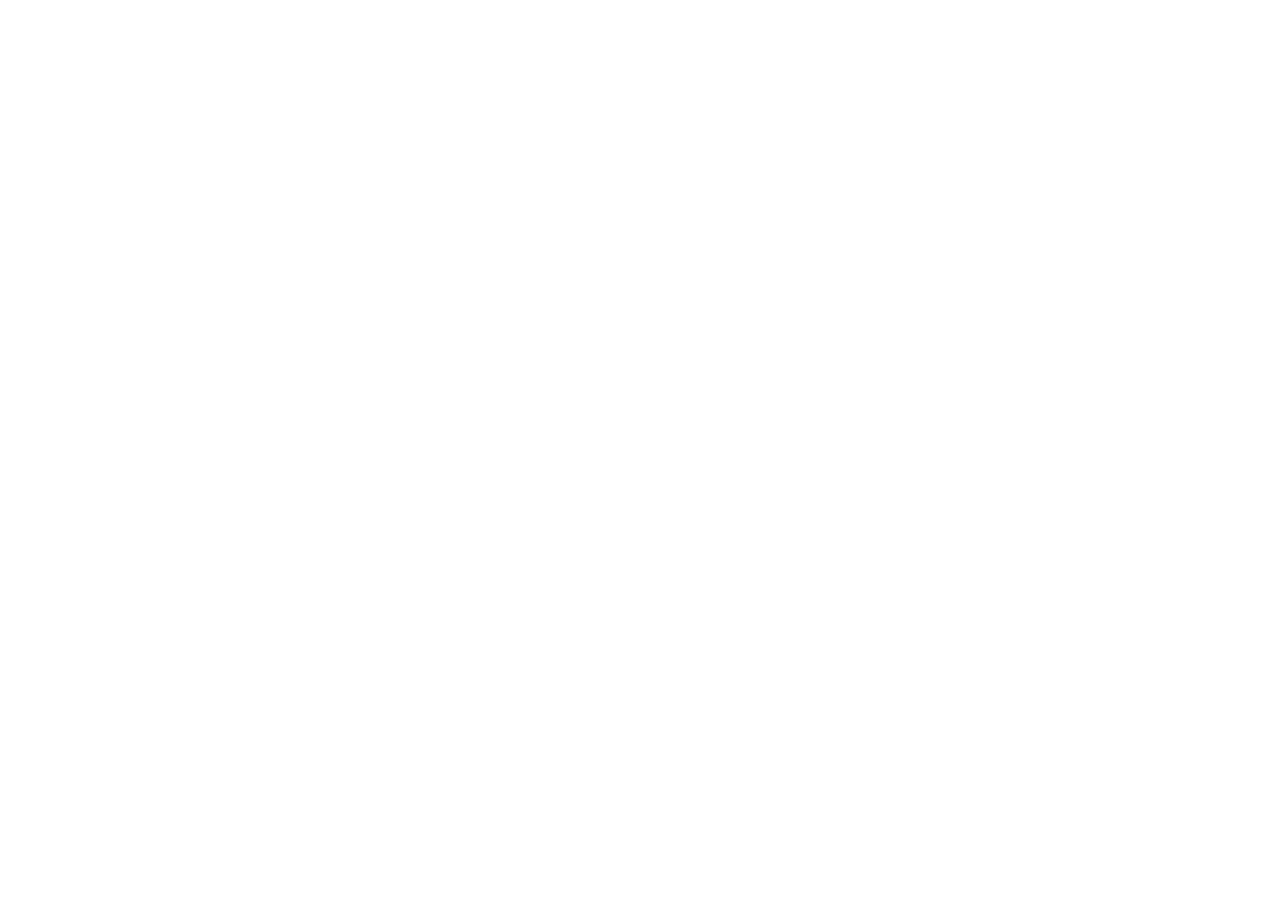
==== home/index.html @ a8544c80 "base home" ====
<!DOCTYPE html>
<html lang="en">
<head>
    <meta charset="UTF-8">
    <meta http-equiv="X-UA-Compatible" content="IE=edge">
    <meta name="viewport" content="width=device-width, initial-scale=1.0">

    <link rel="stylesheet" href="styles.css">

    <title>Document</title>
</head>
<body>
    
</body>
</html>
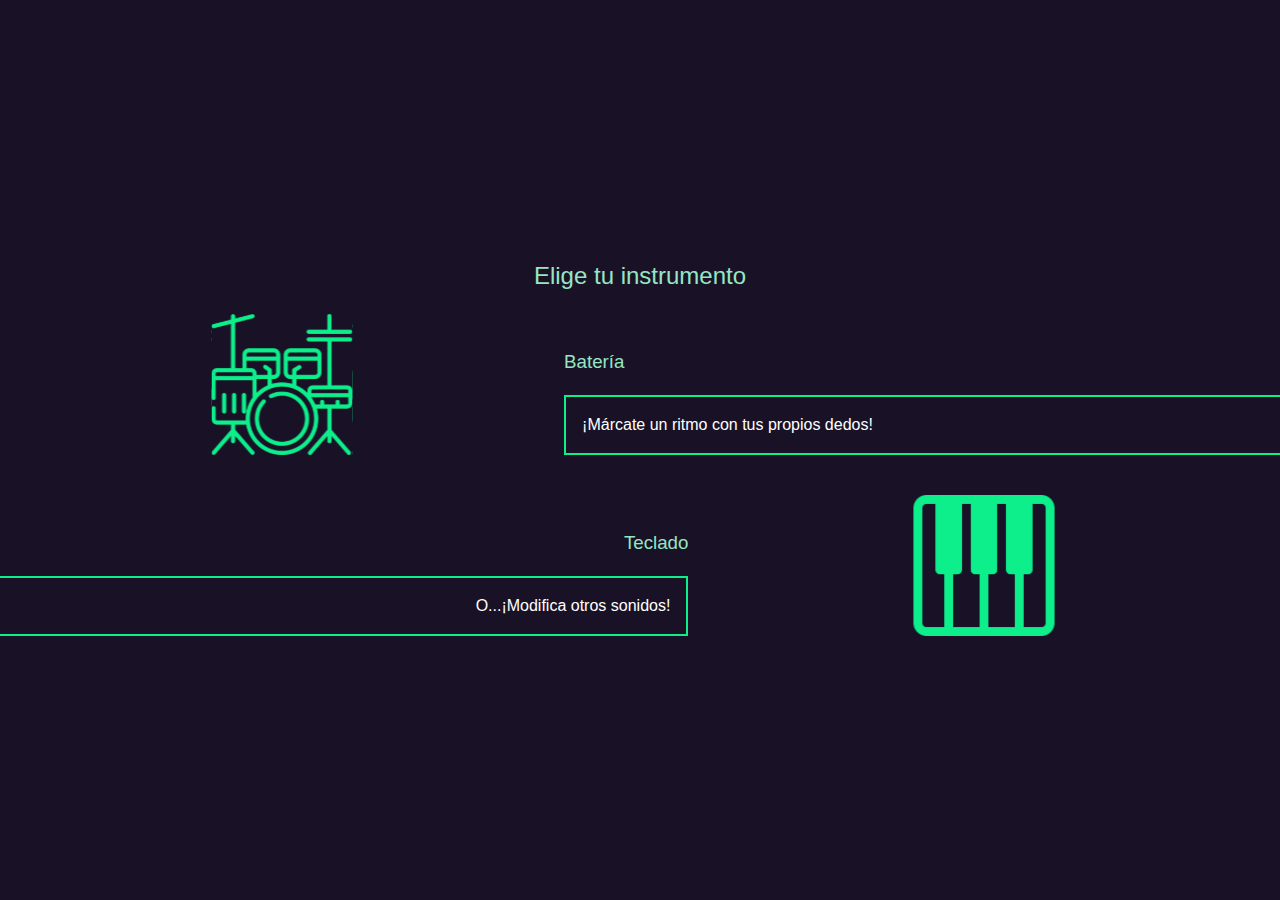
==== commit 7c39534d: "Merge pull request #1 from MaiPresa/home" ====
--- a/home/index.html
+++ b/home/index.html
@@ -10,6 +10,32 @@
     <title>Document</title>
 </head>
 <body>
-    
+    <header>
+
+    </header>
+
+    <main>
+        <h2 class="homeTextCenter homeTitles">Elige tu instrumento</h2>
+        <section id="homeDrumBttn" class="homeFlex homePaddingL">
+            <img src="icons/bateria 1.svg" alt="Batería">
+            <div class="homeTextLeft">
+                <h3 class="homeTitles">Batería</h3>
+                <div class="homeGreenContainer homeContainerNoneR homePaddingL homePaddingR">
+                    <p>¡Márcate un ritmo con tus propios dedos!</p>
+                </div>
+            </div>
+        </section>
+
+        <section id="homePianoBttn" class="homeFlex homePaddingR homeMarginTop homeMarginBottom">
+            <img class="homeContainerOrder" src="icons/piano 2.svg" alt="Piano">
+            <div class="homeTextRight">
+                <h3 class="homeTitles">Teclado</h3>
+                <div class="homeGreenContainer homeContainerNoneL homePaddingR homePaddingL">
+                    <p>O...¡Modifica otros sonidos!</p>
+                </div>
+            </div>
+        </section>
+    </main>
+    <script type="module" src="./script.js"></script>
 </body>
 </html>--- a/home/styles.css
+++ b/home/styles.css
@@ -0,0 +1,112 @@
+body {
+    margin: 0;
+    padding: 0;
+    background-color: #191227;
+}
+
+header {
+    height: 238px;
+}
+
+main {
+    color: white;
+    line-height: 1.5;
+    font-family: Arial, Helvetica, sans-serif;
+}
+
+
+
+/* ----- TEXT STYLES ----- */
+
+.homeTitles {
+    color: #96E5C3;
+    font-weight: 100;
+}
+
+.homeTextCenter {
+    text-align: center;
+}
+
+.homeTextRight {
+    text-align: right;
+    flex-grow: 1;
+}
+
+.homeTextLeft {
+    text-align: left;
+    flex-grow: 1;
+}
+
+
+
+/* ----- CONTAINER STYLES ----- */
+
+.homeFlex {
+    display: flex;
+    justify-content: center;
+    align-items: end;
+    gap: 16px;
+}
+
+.homeGreenContainer {
+    border: solid 2px #0CEF8B;
+}
+
+.homeContainerNoneR {
+    border-right: none;
+}
+
+.homeContainerNoneL {
+    border-left: none;
+}
+
+.homePaddingL {
+    padding-left: 16px;
+}
+
+.homePaddingR {
+    padding-right: 16px;
+}
+
+.homeContainerOrder {
+    order: 2;
+}
+
+.homeMarginTop {
+    margin-top: 40px;
+}
+
+.homeMarginBottom {
+    margin-bottom: 80px;
+}
+
+
+/* ----- IMG STYLES ----- */
+
+img[src*="bateria"], img[src*="piano"] {
+    max-width: 141px;
+    max-height: 141px;
+    width: 100%;
+}
+
+.homeFlex:hover img[src*="bateria"], .homeFlex:hover img[src*="piano"] {
+    filter: saturate(0%) brightness(200%);
+}
+
+
+
+/* ----- MEDIA QUERY ----- */
+@media (max-width: 304px) {
+    .homeFlex {
+        flex-wrap: wrap;
+    }
+}
+
+@media (min-width: 375px) {
+    img[src*="bateria"], img[src*="piano"] {
+        max-width: none;
+        max-height: 141px;
+        width: auto;
+        flex-grow: 1;
+    }
+}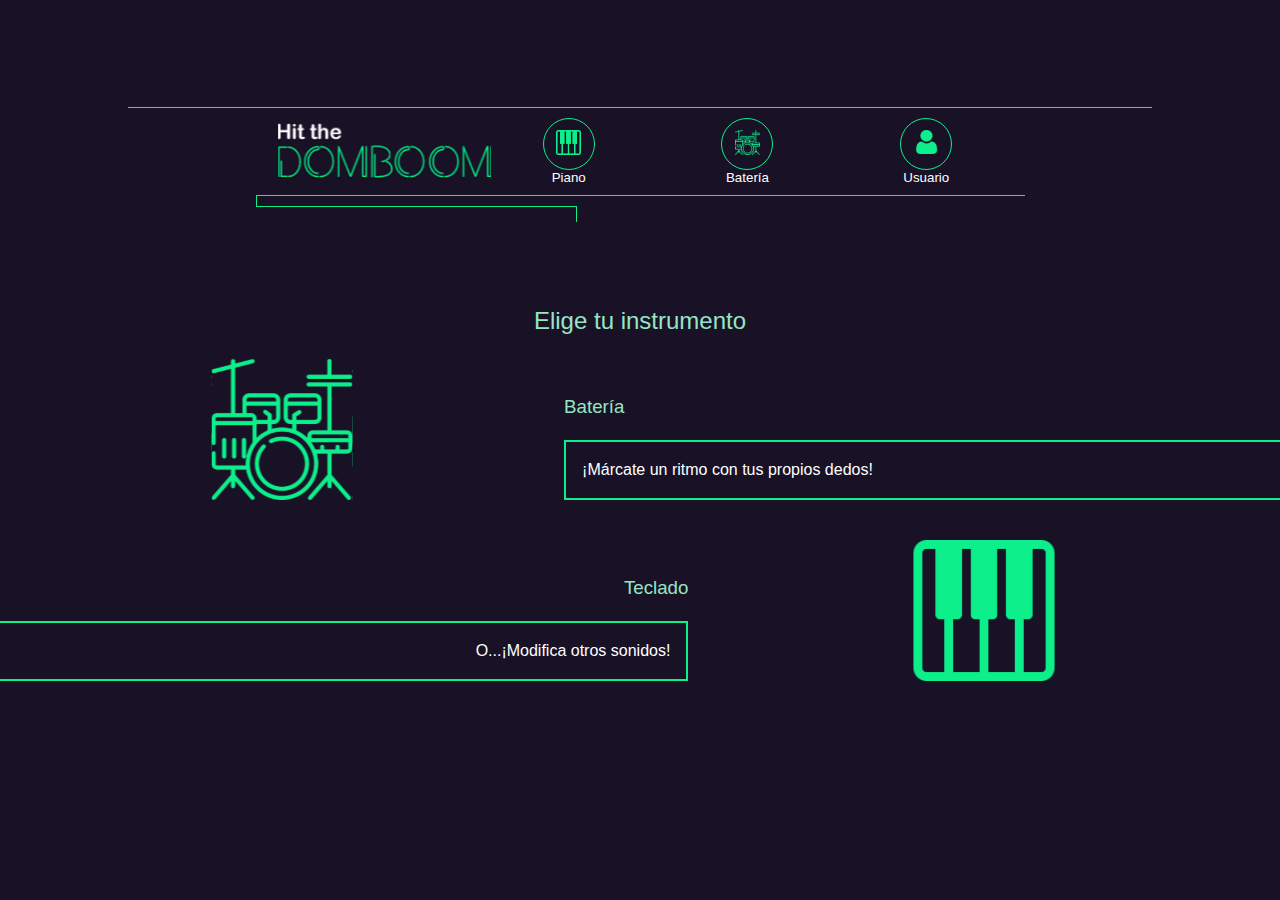
==== commit e12a220a: "nav img fixed" ====
--- a/home/index.html
+++ b/home/index.html
@@ -6,12 +6,13 @@
     <meta name="viewport" content="width=device-width, initial-scale=1.0">
 
     <link rel="stylesheet" href="styles.css">
+    <link rel="stylesheet" href="../menu/css/styles.css">
 
     <title>Document</title>
 </head>
 <body>
     <header>
-
+        
     </header>
 
     <main>
@@ -36,6 +37,7 @@
             </div>
         </section>
     </main>
+    <script type="module" src="../menu/js/navigation.js"></script>
     <script type="module" src="./script.js"></script>
 </body>
 </html>--- a/menu/css/styles.css
+++ b/menu/css/styles.css
@@ -0,0 +1,156 @@
+body,header {
+    padding: 0;
+    margin: 0;
+}
+
+header {
+    background-color: #191227;
+    width: 100%;
+    display: flex;
+    flex-flow: column wrap;
+    align-items: center;
+    padding-top: 45px;
+}
+
+header img#logo {
+    width: 215px;
+}
+
+header div:nth-of-type(1) {
+    margin: 20px 10% 0 0;
+    padding: 0;
+    width: 90%;
+    height: 1px;
+    background-color: #0CEF8B;
+}
+
+header nav#navigation {
+    background-color: #191227;
+    width: 80%;
+}
+
+header nav#navigation ul {
+    border-right: #0CEF8B 1px solid;
+    width: 80%;
+    list-style-type: none;
+    padding: 10px 10%;
+    margin: 0;
+    display: flex;
+    flex-direction: row;
+    justify-content: space-between;
+    align-items: center;
+}
+
+header nav#navigation ul li {
+    display: flex;
+    flex-direction: column;
+    align-items: center;
+}
+
+header nav#navigation ul li button {
+    background-color: #191227;
+    border: #0CEF8B 1px solid;
+    width: 52px;
+    height: 52px;
+    border-radius: 50%;
+}
+
+header nav#navigation ul li button img {
+    width:25px;
+}
+
+header nav#navigation ul li label {
+    color: #FFFFFF;
+    font-family: 'Segoe UI', Tahoma, Geneva, Verdana, sans-serif;
+    font-size: 10pt;
+}
+
+
+header div:nth-of-type(2) {
+    margin: 0 10% 0 15%;
+    padding: 0;
+    border-top: #0CEF8B 1px solid;
+    border-left: #0CEF8B 1px solid;
+    height: 10px;
+    width: 75%;
+}
+header div:nth-of-type(3) {
+    margin: 0 50% 0 15%;
+    padding: 0;
+    border-top: #0CEF8B 1px solid;
+    border-right: #0CEF8B 1px solid;
+    height: 15px;
+    width: 35%;
+}
+
+header nav#navigation ul li button:hover {
+    border: #FFFFFF 1px solid;
+}
+
+@media screen and (orientation: landscape) and (max-width:767px){
+    header {
+        width: 136px;
+        height: 100vh;
+        padding:0;
+        margin:0;
+        justify-content: center;
+    }
+    header img#logo {
+        width: 111px;
+        padding-left: 20px;
+    }
+    header div:nth-of-type(1) {
+        margin: 10px 10% 0 0;
+    }
+
+    header nav#navigation ul {
+        width: 80%;
+        padding: 10px 10%;
+        margin: 0;
+        display: flex;
+        flex-direction: column;
+        gap:4vh;
+    }
+    header div:nth-of-type(2) {
+        height: 5px;
+        border-left:none;
+    }
+    header div:nth-of-type(3) {
+        border-right: none;
+    }
+}
+
+@media screen and (min-width:768px){
+    header {
+        flex-flow: row wrap;
+        justify-content: center;
+        align-content: center;
+        padding-top: 45px;
+    }
+    header div:nth-of-type(1) {
+        order:-1;
+        margin: 0 10% 0 10%;
+        width: 80%;
+        height: 1px;
+    }
+    header nav#navigation {
+        width: 40%;
+    }
+    header nav#navigation ul {
+        border-right: none;
+    }
+    header div:nth-of-type(2) {
+        margin: 0 15% 0 15%;
+        width: 60%;
+    }
+    header div:nth-of-type(3) {
+        margin: 0 50% 0 15%;
+        padding: 0;
+        border-top: #0CEF8B 1px solid;
+        border-right: #0CEF8B 1px solid;
+        height: 15px;
+        width: 25%;
+    }
+
+    
+}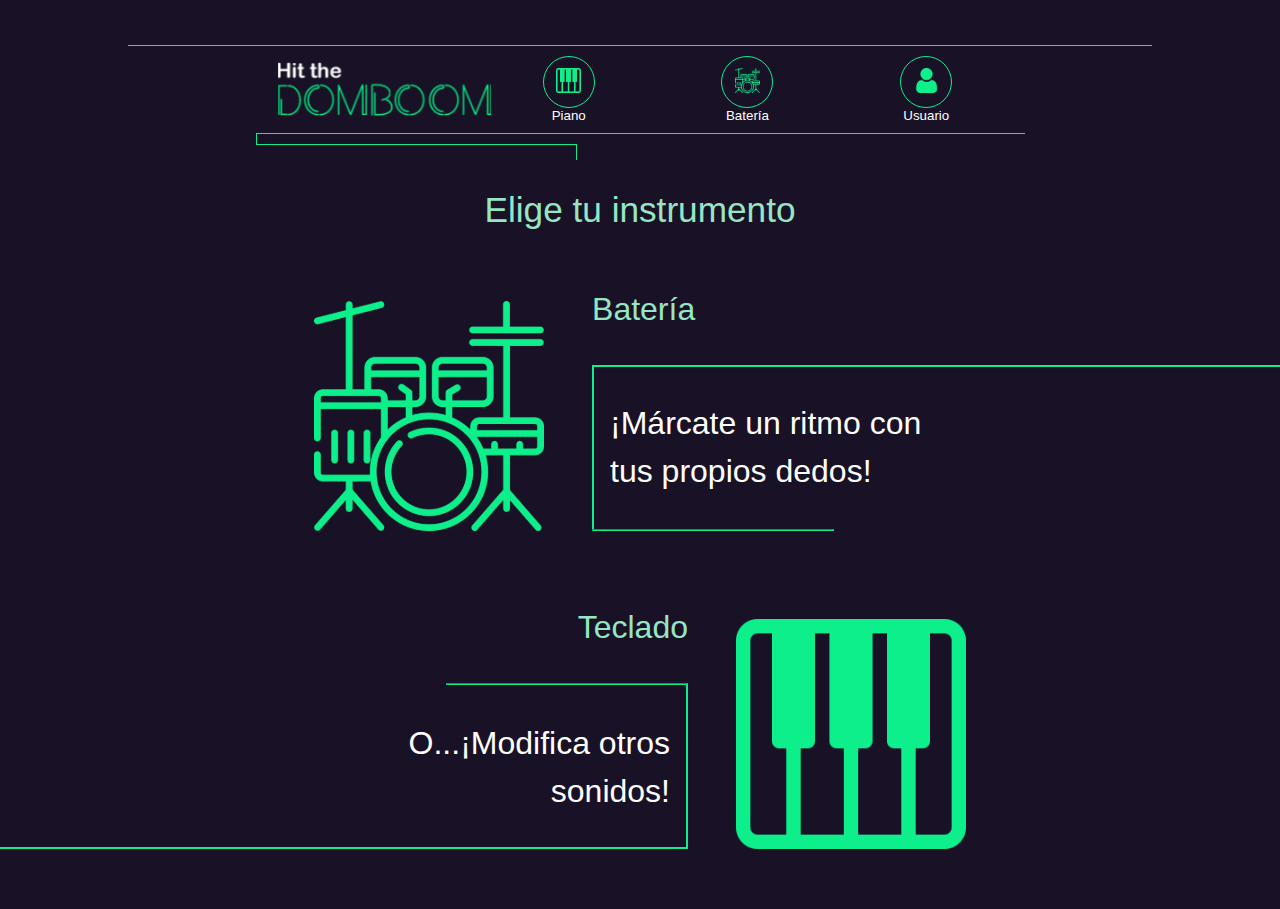
==== commit 86ef3f31: "homeQuery" ====
--- a/home/index.html
+++ b/home/index.html
@@ -18,21 +18,29 @@
     <main>
         <h2 class="homeTextCenter homeTitles">Elige tu instrumento</h2>
         <section id="homeDrumBttn" class="homeFlex homePaddingL">
-            <img src="icons/bateria 1.svg" alt="Batería">
+            <div class="homeDrumContainer" >
+                <img class="homeMarginLAuto" src="icons/bateria 1.svg" alt="Batería">
+            </div>
+
             <div class="homeTextLeft">
                 <h3 class="homeTitles">Batería</h3>
-                <div class="homeGreenContainer homeContainerNoneR homePaddingL homePaddingR">
-                    <p>¡Márcate un ritmo con tus propios dedos!</p>
+                <div class="homeGreenContainer homeContainerNoneR homeContainerNoneB homePaddingL homePaddingR">
+                    <p class="homeText">¡Márcate un ritmo con tus propios dedos!</p>
                 </div>
+                <hr class="homeHalfBorder">
             </div>
         </section>
 
         <section id="homePianoBttn" class="homeFlex homePaddingR homeMarginTop homeMarginBottom">
-            <img class="homeContainerOrder" src="icons/piano 2.svg" alt="Piano">
+            <div class="homePianoContainer homeContainerOrder">
+                <img src="icons/piano 2.svg" alt="Piano">
+            </div>
+
             <div class="homeTextRight">
                 <h3 class="homeTitles">Teclado</h3>
-                <div class="homeGreenContainer homeContainerNoneL homePaddingR homePaddingL">
-                    <p>O...¡Modifica otros sonidos!</p>
+                <hr class="homeHalfBorder homeHalfBorderR">
+                <div class="homeGreenContainer homeContainerNoneL homeContainerNoneT homePaddingR homePaddingL">
+                    <p class="homeText homeMarginLAuto">O...¡Modifica otros sonidos!</p>
                 </div>
             </div>
         </section>
--- a/home/styles.css
+++ b/home/styles.css
@@ -4,11 +4,8 @@
     background-color: #191227;
 }
 
-header {
-    height: 238px;
-}
-
 main {
+    margin-top: 240px;
     color: white;
     line-height: 1.5;
     font-family: Arial, Helvetica, sans-serif;
@@ -77,16 +74,21 @@
 }
 
 .homeMarginBottom {
-    margin-bottom: 80px;
+    margin-bottom: 60px;
 }
 
+.homeHalfBorder {
+    margin: 0;
+    display: none;
+}
 
 /* ----- IMG STYLES ----- */
 
 img[src*="bateria"], img[src*="piano"] {
     max-width: 141px;
     max-height: 141px;
-    width: 100%;
+    height: 100%;
+    display: block;
 }
 
 .homeFlex:hover img[src*="bateria"], .homeFlex:hover img[src*="piano"] {
@@ -101,12 +103,78 @@
         flex-wrap: wrap;
     }
 }
+@media (orientation: landscape){
+    main{
+        margin-top: 0;
+        margin-left: 120px;
+    }
+}
 
 @media (min-width: 375px) {
-    img[src*="bateria"], img[src*="piano"] {
-        max-width: none;
-        max-height: 141px;
-        width: auto;
+    .homePianoContainer, .homeDrumContainer {
         flex-grow: 1;
     }
+}
+
+@media (min-width: 767px) {
+    main {
+        margin-left: 0px;
+        margin-top: 184px;
+    }
+
+    header {
+        position: absolute!important;
+
+    }
+
+    .homeFlex {
+        gap: 48px;
+    }
+
+    .homeContainerNoneT {
+        border-top: none;
+        padding-top: 2px;
+    }
+
+    .homeContainerNoneB {
+        border-bottom: none;
+        padding-bottom: 2px;
+    }
+
+    .homeHalfBorder {
+        display: block;
+        width: 45%;
+        max-width: 240px;
+        background-color: #0CEF8B;
+        border-color: #0CEF8B;
+    }
+
+    .homeHalfBorderR {
+        margin-left: auto;
+    }
+
+    .homeText {
+        font-size: 2em;
+        max-width: 20ch;
+    }
+
+    img[src*="bateria"], img[src*="piano"] {
+        max-width: 230px;
+        max-height: 230px;
+        width: 230px;
+        height: 230px;
+    }
+
+    .homeMarginLAuto {
+        margin-left: auto;
+    }
+
+    .homeTitles {
+        font-size: 2em;
+    }
+
+    .homeTextCenter {
+        font-size: 2.2em;
+        margin-bottom: 16px;
+    }
 }--- a/menu/css/styles.css
+++ b/menu/css/styles.css
@@ -4,12 +4,14 @@
 }
 
 header {
+    top:0;
     background-color: #191227;
     width: 100%;
     display: flex;
     flex-flow: column wrap;
     align-items: center;
     padding-top: 45px;
+    position: fixed;
 }
 
 header img#logo {
@@ -65,7 +67,6 @@
     font-size: 10pt;
 }
 
-
 header div:nth-of-type(2) {
     margin: 0 10% 0 15%;
     padding: 0;
@@ -83,8 +84,23 @@
     width: 35%;
 }
 
-header nav#navigation ul li button:hover {
-    border: #FFFFFF 1px solid;
+@media screen and (max-width:767px){
+    header.shrink {
+        animation: shrinkNavbar 0.4s ease-in-out;
+        animation-fill-mode: forwards;
+    }
+    header img#logo.shrink,  header div:nth-of-type(1).shrink, header div:nth-of-type(3).shrink {
+        animation: disappearNavbar 0.4s ease-in-out;
+        animation-fill-mode: forwards;
+    }
+    header nav#navigation ul.shrink {
+        animation: disappearBorder 0.4s ease-in-out;
+        animation-fill-mode: forwards
+    }
+    header div:nth-of-type(2).shrink {
+        animation: adjustWidth 0.4s ease-in-out;
+        animation-fill-mode: forwards
+    }
 }
 
 @media screen and (orientation: landscape) and (max-width:767px){
@@ -153,4 +169,46 @@
     }
 
     
-}+}
+
+@keyframes shrinkNavbar{
+    0%{
+        padding-top: 45px;
+    }
+    100%{
+        padding-top: 0;
+    }
+}
+
+@keyframes disappearNavbar{
+    0%{
+        opacity:100%;
+        transform: scale(1,1);
+    }
+    100%{
+        height: 0;
+        opacity: 0%;
+        transform: scale(1,0);
+    }
+}
+
+@keyframes disappearBorder{
+    0%{
+        width: 75%;
+    }
+    100%{
+        border-right:none;
+        border-left:none;
+    }
+}
+
+@keyframes adjustWidth {
+    0%{
+        margin: 0 10% 0 15%;
+    }
+    100%{
+        margin: 0 10% 0 10%;
+        border-right:none;
+        border-left:none;
+    }
+}
